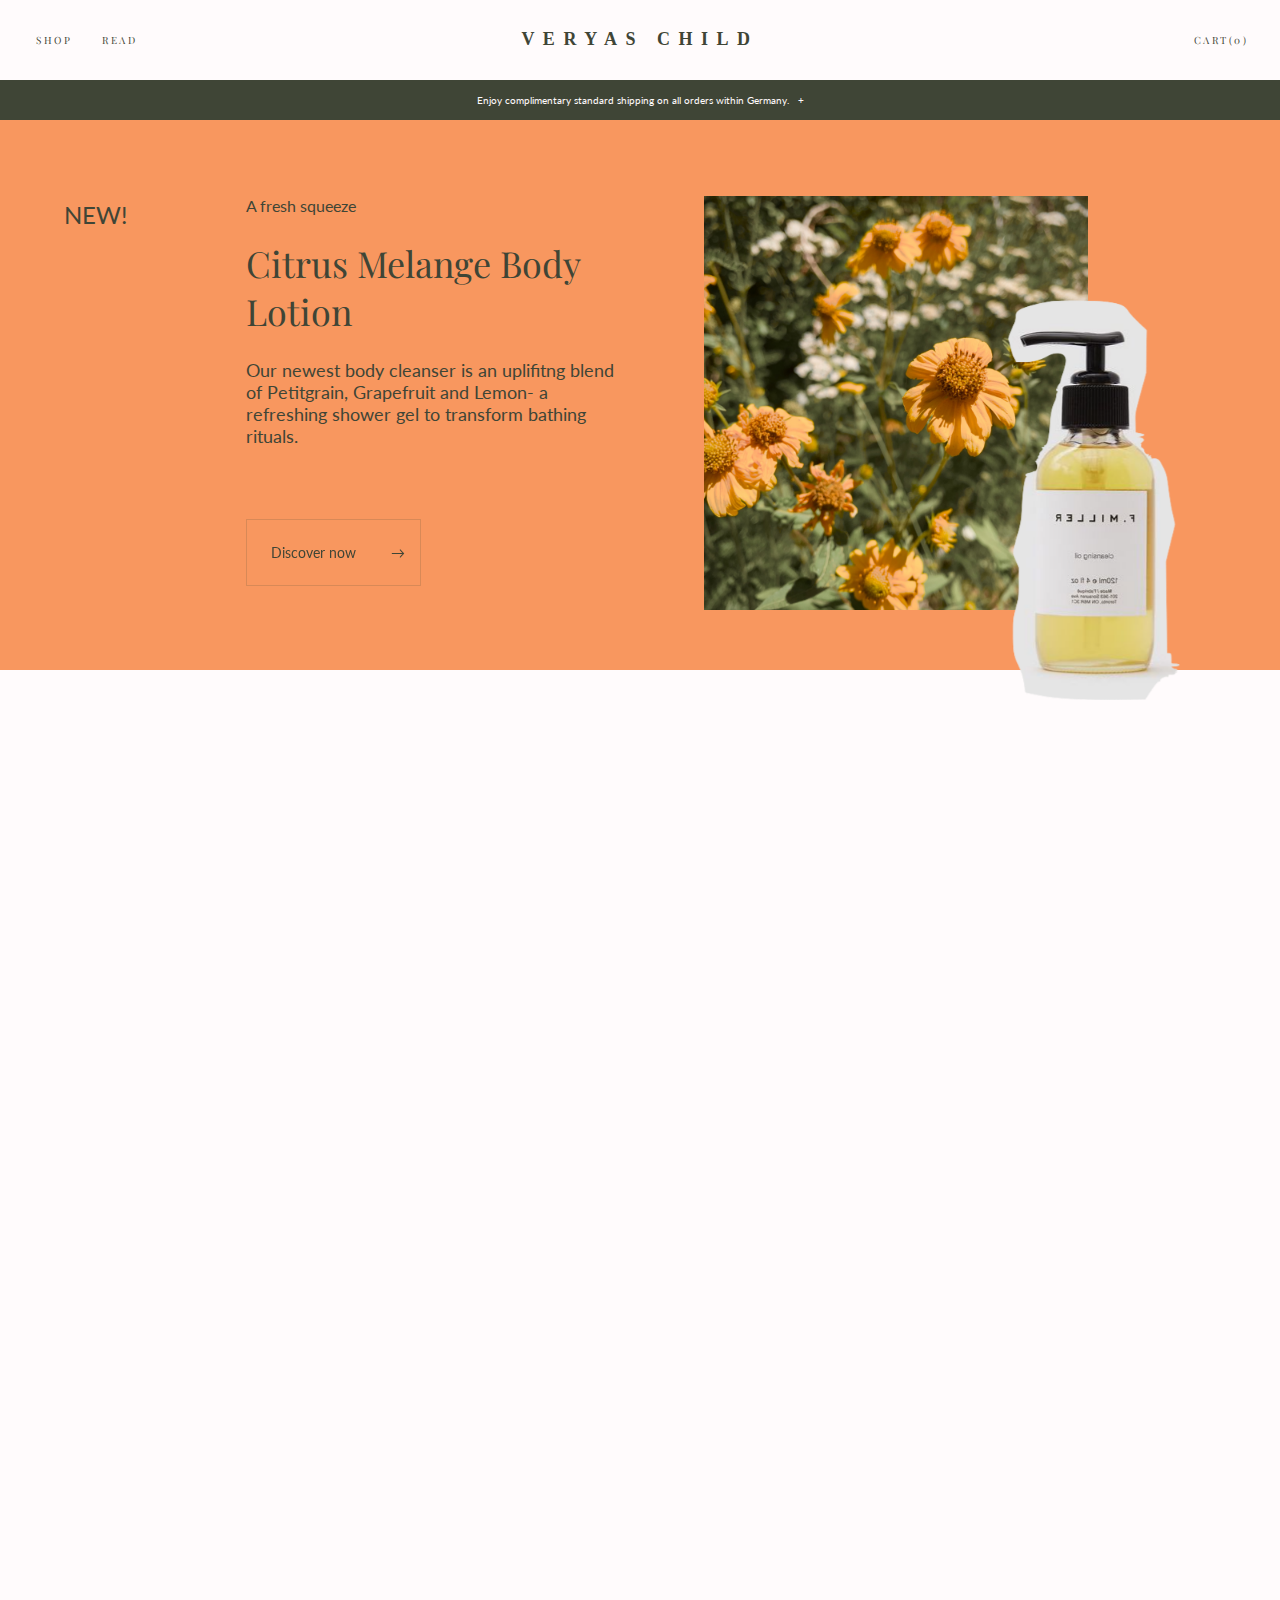
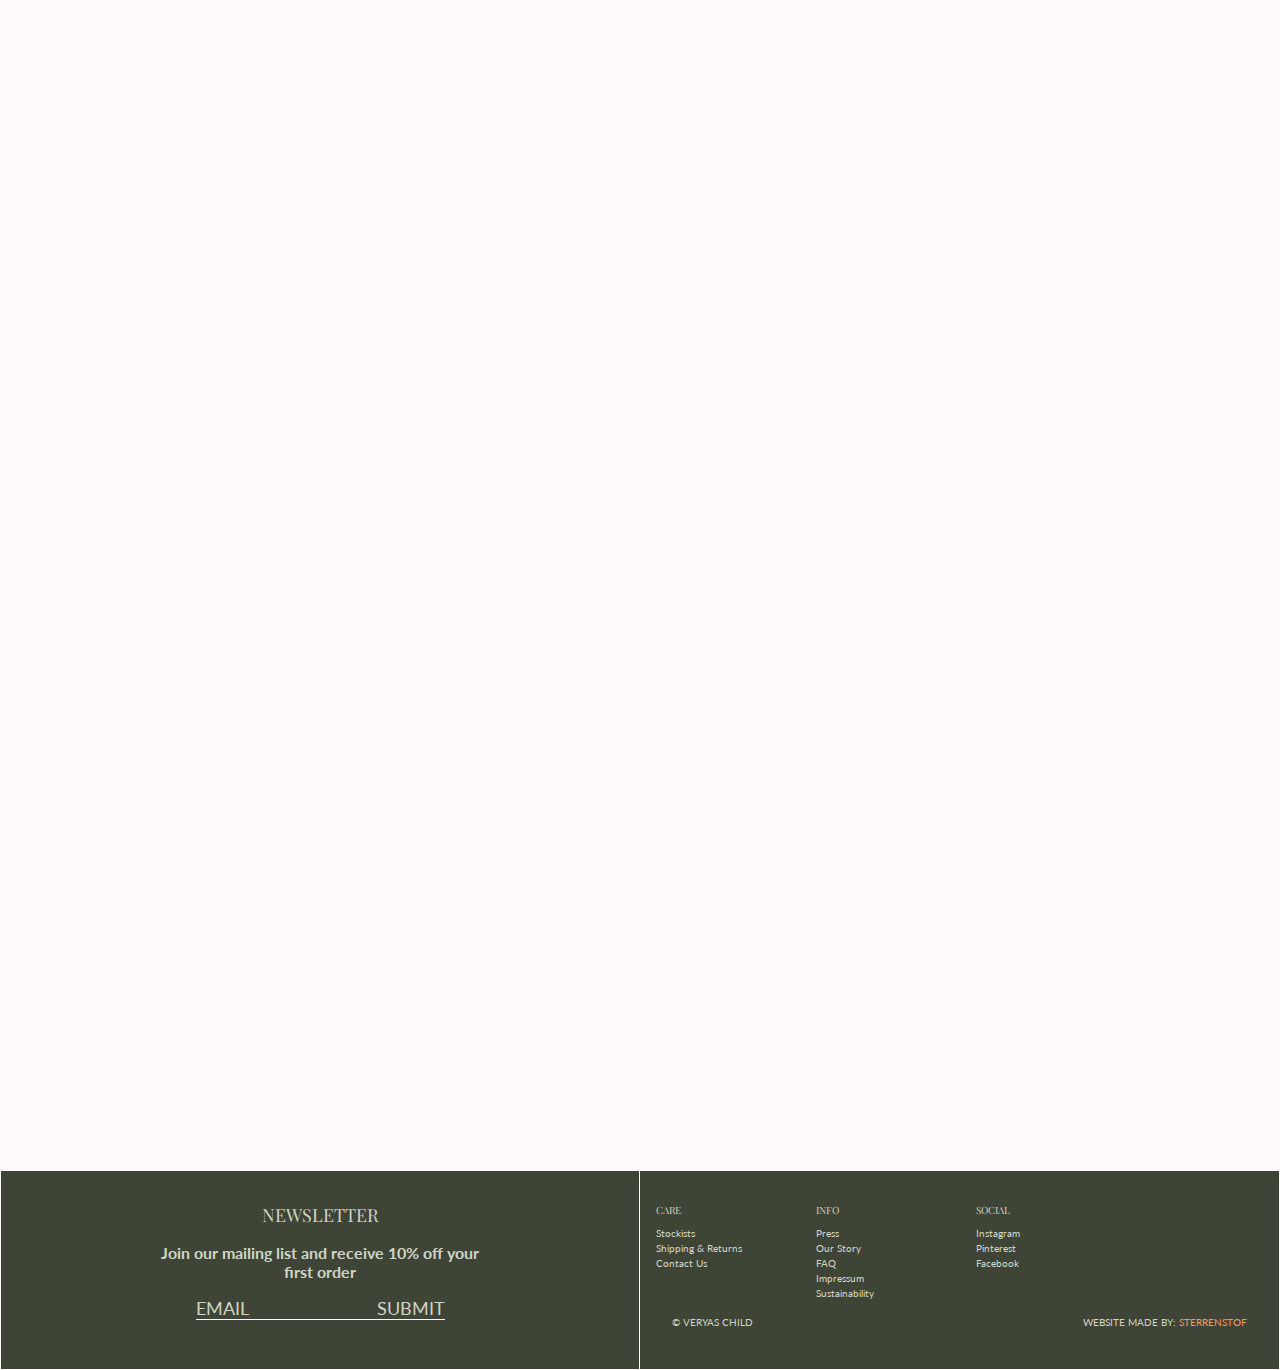
==== index.html @ 930a4219 "Add files via upload" ====
<!DOCTYPE html>
<html>
<head>
    <meta charset='utf-8'>
    <meta http-equiv='X-UA-Compatible' content='IE=edge'>
    <title>Veryas Child | Home </title>
    <meta name='viewport' content='width=device-width, initial-scale=1'>
    <link rel='stylesheet' type='text/css' media='screen' href='child.css'>
    <script
  src="https://code.jquery.com/jquery-3.5.1.min.js"
  integrity="sha256-9/aliU8dGd2tb6OSsuzixeV4y/faTqgFtohetphbbj0="
  crossorigin="anonymous"></script>
    <link rel="shortcut icon" type="image/x-icon" href="favicon.ico" />
    <link href="https://fonts.googleapis.com/css2?family=Playfair+Display&display=swap" rel="stylesheet">
    <link href="https://fonts.googleapis.com/css2?family=Open+Sans&display=swap" rel="stylesheet">
    <link href="https://fonts.googleapis.com/css2?family=Playfair+Display:wght@700&display=swap" rel="stylesheet">
    <link href="https://fonts.googleapis.com/css2?family=Lato&display=swap" rel="stylesheet">    
</head>
<body> 

<!--Copy Everywhere-->  

<div class="header">
    <div class="header-left">
         <p id="face"><a>Shop</a></p>
         <p id="body"><a href="about.html">Read</a></p>
    </div>
    <div class="title">    
    <p><a href="index.html">Veryas Child</a></p>
    </div>
    <div class="header-right">
        <p id="cart">Cart(<span class="header-right-number">0</span>)</p>
    </div>
</div>


<div class="slide">
        <a href="all.html">All</a>
        <p>&middot; </p>
        <a href="lotion.html">Body oil</a>
        <p>&middot; </p>
        <a href="face.html">Lip balm</a>
        <p>&middot; </p>
        <a href="sun.html">Sunscreen</a>
        <p>&middot; </p>
        <a href="products.html">Products</a>
        <script>
        <p>&middot; </p>
        <a href="face.html">Soap</a>
        <p>&middot; </p>
        <a href="sun.html">Gifts</a>
      </script>
</div>

<div class="cart-overlay">
  <div class="cart">
    <span class="close-cart">
      <i class="fas fa-window-close">Close</i>
    </span>
    <h2>your cart</h2>
    <div class="cart-content">
      <div class="cart-item">
        <img src="one.jpg" alt="">
        <div>
          <h4>Body Lotion</h4>
          <h5>$23</h5>
          <div class="remove-item">remove</div>
        </div>
        <div>
          <i class="fas fa-chevron-up"></i>
          <p class="item-amount">1</p>
          <i class="fas fa-chevron-down"></i>
        </div>
      </div>
    </div>
    <div class="cart-footer">
      <h3>your total : $ <span class="cart-total">0</span></h3>
      <button class="clear-cart banner-btn">clear cart</button>
    </div>
  </div>
</div>


<!--Until here--> 

<main>
  <div class="shipping"><a href="">Enjoy complimentary standard shipping on all orders within Germany. &nbsp; &#43;</a></div>
    <div class="introDiv">
      <div><p>NEW!</p></div>
      <div class="introDiv-links">
        <p>A fresh squeeze</p>
        <h1>Citrus Melange Body Lotion</h1>
        <p> Our newest body cleanser is an uplifitng blend of Petitgrain, Grapefruit and Lemon- a refreshing shower gel to transform bathing rituals.</p>
        <a href="lotion.html" class="hvr-icon-forward">Discover now</a>
      </div>
      <div class="introDiv-rechts">
        
      </div>
      <img src="two.png" alt="image product">
    </div>

     <!--Carousel-->

    <div class="intro-content">
        <div class="intro-text">
         <p>SPF protection</p>
         <h2>In shades of light</h2>
         <p>As we move throught the day, our skin is exposed to UV rays and free radicals that can perturb its composure. To help fortify the skin from environmental aggressors, formulations with SPF and anti-oxidant ingredients are recommended.</p>
         <a href="face.html" class="hvr-icon-forward">Explore now</a>
        </div>
        <div class="intro-image first-image"></div>
    </div>
    <div class="intro-content">


      <!--Carousel-->

      <div class="intro-text">
       <p>Understanding your skin</p>
       <h2>Complexion and character</h2>
       <p>To better understand the particularities and needs of your skin, and to determine which products are most appropriate to clarify, nourish and protect it, we invite you to discover our guide.</p>
       <a href="#" class="hvr-icon-forward">Explore skin types</a>
      </div>
      <div class="intro-image second-image"></div>
  </div>
  <div class="intro-content">


     <!--Carousel-->



    <div class="intro-text">
     <p>Visit us</p>
     <h2>Our store</h2>
     <p>Come by and spend some time with us in our store in Berlin, Mitte.</p>
     <a href="about.html" class="hvr-icon-forward">Drop by</a>
    </div>
    <div class="intro-image third-image"></div>
</div>


</main>


    <!-- Footer -->       
    <footer>
      <div id="links"> 
          <div id="newsletter">
              <h1>newsletter</h1>
              <h2>Join our mailing list and receive 10% off your first order</h2>
              <div>
                  <p>Email</p>
                  <p>Submit</p>
              </div>
          </div>
      </div>   
      
      <div id="rechts">
      
          <div id="rechtsBoven">
          <div id="care">
              <h1>CARE</h1>
                  <ul>
                      <li>Stockists</li>
                      <li>Shipping & Returns</li>
                      <li>Contact Us</li>
                  </ul>
          </div>
      
          <div id="info">
              <h1>INFO</h1>
              <ul>
                  <li>Press</li>
                  <li>Our Story</li>
                  <li>FAQ</li>
                  <li>Impressum</li>
                  <li>Sustainability</li>
              </ul>
          </div>
      
          <div id="social">
              <h1>SOCIAL</h1>
              <ul>
                  <li>Instagram</li>
                  <li>Pinterest</li>
                  <li>Facebook</li>
              </ul>
          </div>
          </div>
      
          <div id="rechtsOnder">
              <p>© Veryas Child</p>
              <p> Website made by: <a href="">Sterrenstof</a></p>
          </div>
      
      </div>
      
          <div id="social"></div>
      
      
      </footer>
          

<script src='child.js'></script>
<script
  src="https://code.jquery.com/jquery-3.5.1.js"
  integrity="sha256-QWo7LDvxbWT2tbbQ97B53yJnYU3WhH/C8ycbRAkjPDc="
  crossorigin="anonymous"></script>
</body>
</html>
---- child.css ----
* {
    box-sizing: border-box;
    margin: 0px;
    padding: 0px;
}

a{
    text-decoration: none;
}

@import url("https://fonts.googleapis.com/css?family=Lato:400,700");

:root {
  --primaryColor: #f09d51;
  --mainWhite: #fff;
  --mainBlack: #222;
  --mainGrey: #ececec;
  --mainSpacing: 0.1rem;
  --mainTransition: all 0.3s linear;
}
* {
  margin: 0;
  padding: 0;
  box-sizing: border-box;
}
body {
  color: var(--mainBlack);
  background: var(--mainWhite);
  font-family: "Lato", sans-serif;
}

html {
    scroll-behavior: smooth;
  }

.shipping{
    margin-top: 1rem;
    width: 100vw;
    height: 40px;
    display: flex;
    flex-flow: row;
    font-size: 10px;
    align-items: center;
    justify-content: center;
    background-color:rgb(63, 69, 54);
    animation: fadein 1.5s linear;
    -moz-animation: fadein 1.5s linear;
    -webkit-animation: fadein 1.5s linear;
    -o-animation: fadein 1.5s linear;
    -webkit-animation: fadein 1.5s linear;
}

.shipping a {
    text-decoration: none;
    color:rgb(255, 251, 252);
}


/* header */

.header {
   background-color:rgb(255, 251, 252);
   font-family: 'Playfair Display', serif;
   display: flex;
   position: fixed;
   flex-flow: row;
   font-size: 10px;
   align-items: center;
   justify-content: center;
   width: 100vw;
   letter-spacing: 2.5px;
   text-transform: uppercase;
   padding-top: 2em;
   padding-bottom: 2em;
   color: rgb(63, 69, 54);
   height: 5rem;
   z-index:100;
   animation: fadein 0.5s linear;
   -webkit-animation: fadein 0.5s linear;
   border-bottom: 1px solid transparent;
   transition: border-bottom 0.5s;
   -webkit-transition: border-bottom 0.5s;
   -moz-transition: border-bottom 0.5s;
   -ms-transition: border-bottom 0.5s;
   -o-transition: border-bottom 0.5s;
   -webkit-transition-property:color;
   -webkit-transition-duration: 0.2s, 0.2s;
   -webkit-transition-timing-function: linear, ease-in;
   -webkit-transition-property: background-color;
   -webkit-transition-duration: 0.5s, 0.5s;
   -webkit-transition-timing-function: linear, ease-in;
}

.active {
    border-bottom: 1px solid rgb(255, 251, 252);
    animation: all fadein 0.5s linear;
    -webkit-animation: all fadein 0.5s linear;
}

.introDiv {
    padding: 0 0 2rem 4rem;
    height: 550px;
    width: 100vw;
    color: rgb(63, 69, 54);
    background-color:	rgb(248, 151, 95);
    display: flex;
    justify-content: space-between;
    align-items: center;
    animation: fadein 0.5s linear;
    -moz-animation: fadein 0.5s linear;
    -webkit-animation: fadein 0.5s linear;
    -o-animation: fadein 0.5s linear;
    -webkit-animation: fadein 0.5s linear;
    overflow: hidden;
}

.introDiv div:nth-child(1){
    width: 30vw;
    margin: 5rem 0;
    height: 80%;
    align-self: flex-start;
    font-size: 24px;
    width: 5%;
}

.introDiv-links {
    display: flex;
    flex-direction: column;
    justify-content: flex-start;
    align-items: flex-start;
    width: 30vw;
    margin: 3rem 1rem 0 4rem;
    height: 80%;
}


.introDiv-links p:nth-child(3) {
    padding-bottom: 1.5rem;
    font-size: 18px;
}

.introDiv-links a:nth-child(4) {
    margin-top: 3rem;
    text-align: left;
    border: 1px solid rgba(63, 69, 54, 0.171);
    padding: 1.5rem 4rem 1.5rem 1.5rem;
    font-size: 14px;
    text-decoration: none;
    color: rgb(63, 69, 54);
}

.hvr-icon-forward {
    display: inline-block;
    vertical-align: middle;
    -webkit-transform: translateZ(0);
    transform: translateZ(0);
    box-shadow: 0 0 1px rgba(0, 0, 0, 0);
    -webkit-backface-visibility: hidden;
    backface-visibility: hidden;
    -moz-osx-font-smoothing: grayscale;
    position: relative;
    padding-right: 2.5em;
    -webkit-transition-duration: 0.1s;
    transition-duration: 0.1s;
  }

  .hvr-icon-forward:hover {
    background-color: rgb(255, 165, 113);
   
  }
  
  .hvr-icon-forward:before {
    content: "\2192";
    position: absolute;
    right: 1em;
    padding: 0 1px;
    -webkit-transform: translateZ(0);
    transform: translateZ(0);
    -webkit-transition-duration: 0.1s;
    transition-duration: 0.1s;
    -webkit-transition-property: transform;
    transition-property: transform;
    -webkit-transition-timing-function: ease-out;
    transition-timing-function: ease-out;
  }
  .hvr-icon-forward:hover:before, .hvr-icon-forward:focus:before, .hvr-icon-forward:active:before {
    -webkit-transform: translateX(4px);
    transform: translateX(4px);
  }

.introDiv-links a:nth-child(4):hover {
    
}

.introDiv-links h1 {
    padding: 0 1rem 1.5rem 0;
    font-size: 36px;
}

.introDiv-links p:nth-child(1) {
    padding-bottom: 1.5rem;
    font-size: 16px;
}


.introDiv-rechts{
    background-image: url(isabella-rich-7pSe48Zwmho-unsplash.jpg);
    background-position: bottom 50% right 50%;
    background-size: cover;
    display: flex;
    flex-direction: column;
    justify-content: space-between;
    align-items: flex-start;
    width: 30vw;
    margin: 3rem 12rem 0 0;
    height: 80%;
}

.introDiv img {
    position: absolute;
    top: 300px;
    right: 100px;
    height: 400px;
    z-index: 1;
}


.header-left {
    display: inline-flex;
    flex-direction: row;
    position: relative;
    left: 0px;
    margin: 2px 1px;
    padding: 0px 2em;
    margin-right: auto; 
    align-items: center;
    justify-content: center;
}

.header-left p {
    display: inline-block;
    font-weight: 400;
    text-decoration: none;
    padding: 0 1.5em;
    -webkit-transition-property:color; 
    -webkit-transition-duration: 1s, 1s; 
    -webkit-transition-timing-function: linear, ease-in; 
}

.header-left a {
    text-decoration: none;
    color: rgb(63, 69, 54);
    -webkit-transition-property:color; 
    -webkit-transition-duration: 1s, 1s; 
    -webkit-transition-timing-function: linear, ease-in;
}

.header-left p:hover {
    cursor: pointer;
    color: red;
}

.title {
    position: absolute;
    text-decoration: none;
    font-weight: 550 !important;
    font-size: 18px;
    color: rgb(63, 69, 54);
    letter-spacing: 8.5px;
    font-family: 'EB Garamond', serif;
}

.title a {
    text-decoration: none;
    color: rgb(63, 69, 54);
    -webkit-transition-property:color; 
    -webkit-transition-duration: 1s, 1s; 
    -webkit-transition-timing-function: linear, ease-in;
}
/*.active {
    backdrop-filter:blur(100px);
    -webkit-backdrop-filter:blur(100px);
} */

.header-right {
    display: inline-flex;
    flex-direction: row;
    position: relative;
    right: 2vw;
    margin: 2px 1px;
    padding: 5px;
    margin-left: auto; 
}


.header-right p {
    padding-left: 3.3em; 
    -webkit-transition-property:color; 
    -webkit-transition-duration: 1s, 1s; 
    -webkit-transition-timing-function: linear, ease-in;  
}

.header-right a {
    padding-left: 3.3em;   
    text-decoration: none;
    color: rgb(63, 69, 54);
}

/* slide in Menu */

.slide {
    opacity: 0;
    position: fixed;
    z-index: 1;
    width: 100%;
    height: 35px;
    overflow: hidden;
    background-color:rgb(63, 69, 54) ;
    border-bottom: 1px solid rgb(255, 251, 252);
    z-index: 1;
    padding: 1.8rem 5rem;
    font-family: 'EB Garamond', serif;
    display: flex;
    flex-direction: row;
    align-content: space-between;
    justify-content: space-between;
    overflow: hidden;
    transition: top 0.5s ease-in-out;
    -webkit-transition: top .5s ease-in-out;
    -moz-transition: top .5s ease-in-out;
    -o-transition: top .5s ease-in-out;
    -ms-transition: top .5s ease-in-out;
    top: 0;
}

  .slided {
    top: 4rem;
    opacity: 1;
  }

.slide a {
    list-style: none;
    text-decoration: none;
    color: rgb(255, 251, 252);
}

.slide p {
    color: rgb(255, 251, 252);
}
.close {
    width: 32px;
    height: 32px;
    opacity: 0.7;
    color: rgb(255, 251, 252);
  }
  .close:hover {
    opacity: 1;
  }
  .close:before, .close:after {
    color:  rgb(63, 69, 54);
    position: absolute;
    right: 28px;
    top: 40px;
    content: ' ';
    height: 14px;
    width: 2px;
    background-color: rgb(255, 251, 252);
  }
  .close:before {
    transform: rotate(45deg);
  }
  .close:after {
    transform: rotate(-45deg);
  }

/* all page */

.filter-div {
    height: 200px;
    width: 100%;
    border-left: 1px solid rgb(255, 251, 252);
    border-right: 1px solid rgb(255, 251, 252);
    border-bottom: 1px solid rgb(255, 251, 252);
    background-color: rgb(63, 69, 54); 
    color: rgb(255, 251, 252);
}

#h1 {
    padding: 4rem 1.5rem 2rem 1.5rem;
    font-size: 30px;
    text-align: left;
}

button, h1 {
    font-family: 'Playfair Display', serif;
    font-weight: 400;
}

.menu {
    text-decoration: none;
    width: 100%;
    font-family: inherit;
}
    
.photo {
    height: 200px;
}

.section-center {   
    font-family: 'Playfair Display', serif;  
    display: flex;
    flex-direction: row;
    flex-wrap: wrap;
}

.menu-item {
    font-family: 'Playfair Display', serif;
    display: flex;
    flex-direction: column;
    justify-content: space-between;
    align-items: center;
    width: 33%;
    height: 450px;
    padding: 1rem;
}

.item-info {
    margin: 1rem 0;
    padding: 1rem;
    justify-self: center;
    align-self: center;
    border: 1px solid rgba(0, 0, 0, 0.438);
    width: 70%;
    text-align: center;
}

.btn {
    
    background-color: rgb(63, 69, 54);
    color: rgb(255, 251, 252);
    padding: 0.5rem 3rem;
    border: 1px solid rgb(63, 69, 54);
    font-family: 'Playfair Display', serif;
    text-transform: uppercase;
    letter-spacing: 0.25rem;
    font-size: 0.875rem;
    cursor: pointer;
    text-align: center;
}
  .btn:hover {
    color: rgb(63, 69, 54);
    background: rgb(248, 151, 95);
  }

  .btn-container {
    height: 100px;
    align-items: center;
    display: flex;
    justify-content: center;
    margin: 3rem 0;
  }
  .filter-btn {
    background: transparent;
    border-color: rgb(63, 69, 54);
    font-size: 1rem;
    text-transform: capitalize;
    margin: 0 0.5rem;
    letter-spacing: 1px;
    padding: 0.375rem 0.75rem;
    color: rgb(63, 69, 54);
    cursor: pointer;
    transition: all 0.3s linear;
    -webkit-transition: all 0.3s linear;
    -moz-transition: all 0.3s linear;
    -ms-transition: all 0.3s linear;
    -o-transition: all 0.3s linear;
}
  .filter-btn:hover {
    background: rgb(63, 69, 54);
    color: white;
  }

/* main page */

.intro-content {
    font-family: 'Playfair Display', serif;
    background-color: white;
    display: flex;
    flex-direction: row;
    justify-content: center;
    align-items: center;
    width: 100vw;
    height: 700px;
    opacity: 0;
    transform: translateY(20px);
    transition: 1.5s all ease-in-out;
    -webkit-transition: 1.5s all ease-in-out;
    -moz-transition: 1.5s all ease-in-out;
    -ms-transition: 1.5s all ease-in-out;
    -o-transition: 1.5s all ease-in-out;
    -webkit-transform: translateY(20px);
    -moz-transform: translateY(20px);
    -ms-transform: translateY(20px);
    -o-transform: translateY(20px);
}

.first-image {
    background-image: url(joanna-kosinska-MnKWt1W1GDg-unsplash.jpg);
}

.second-image {
    background-image: url(annie-spratt-wSGD3Krremo-unsplash.jpg);
}

.third-image {
    background-image: url(diana-akhmetianova-pBBxMUCgwuU-unsplash.jpg);
}

.intro-image {
    width: 60vw;
    height: 60%;
    background-repeat: no-repeat;
    background-position: center;
    background-size: cover;
}

.intro-text {
    display: flex;
    flex-direction: column;
    justify-content: space-between;
    width: 40vw;
    height: 60%;
    padding: 0 5rem 0 5rem;
}

.intro-text p:nth-child(1) {
    font-weight: bold;
    padding-bottom: 1rem;
}

.intro-text p:nth-child(3) {
    padding: 2rem 1rem 2rem 0;
    font-size: 16px;
    text-align: left;

}

.intro-text h2 {
  font-weight: 400;
  font-size: 36px;
}

.intro-text a {
    text-align: center;
    width: 50%;
    text-decoration: none;
    color: inherit;
    padding: 1rem 1.5rem 1rem 1rem;
    border: 1px solid rgba(0, 41, 0, 0.26);
}

.intro-appear {
    opacity: 1;
    transform: translateY(0px);
    -webkit-transform: translateY(0px);
    -moz-transform: translateY(0px);
    -ms-transform: translateY(0px);
    -o-transform: translateY(0px);
}


/* Cart JS 

.clicked {
    animation: shake 0.81s cubic-bezier(.36,.07,.19,.97) both;
    transform: translate3d(0, 0, 0);
    backface-visibility: hidden;
    perspective: 1000px;
    -webkit-animation: shake 0.81s cubic-bezier(.36,.07,.19,.97) both;
}

#cart:hover {
    animation: shake 0.81s cubic-bezier(.36,.07,.19,.97) both;
    transform: translate3d(0, 0, 0);
    backface-visibility: hidden;
    perspective: 1000px;
    -webkit-animation: shake 0.81s cubic-bezier(.36,.07,.19,.97) both;
}
  
  @keyframes shake {
    10%, 90% {
      transform: translate3d(-1px, 0, 0);
    }
    
    20%, 80% {
      transform: translate3d(2px, 0, 0);
    }
  
    30%, 50%, 70% {
      transform: translate3d(-4px, 0, 0);
    }
  
    40%, 60% {
      transform: translate3d(4px, 0, 0);
    }
  }

  body#about{background-color:#000;}

 */
  
/* main */

main {
    font-family: 'Lato', sans-serif;
    font-size: 12px;
    padding-top:4rem;
    z-index: 5;
    overflow: hidden;
    background-color:rgb(255, 251, 252);
}

.bar-container {
    position: fixed;
    width: 100vw;
    height: 2.8px;
    background-color:rgb(255, 252, 253);
    border-bottom: 1px solid rgb(63, 69, 54);
}

.bar {
    background-color:rgb(63, 69, 54);
    height: 100%;
    width: 0%;
    
}


.products {
  padding: 4rem 0;
}
.section-title h2 {
  text-align: center;
  font-size: 2.5rem;
  margin-bottom: 5rem;
  text-transform: capitalize;
  letter-spacing: var(--mainSpacing);
}
.products-center {
  width: 90vw;
  margin: 0 auto;
  max-width: 1170px;
  display: grid;
  grid-template-columns: repeat(auto-fit, minmax(260px, 1fr));
  grid-column-gap: 1.5rem;
  grid-row-gap: 2rem;
}
.img-container {
  position: relative;
  overflow: hidden;
}
.bag-btn {
  position: absolute;
  top: 70%;
  right: 0;
  background: var(--primaryColor);
  border: none;
  text-transform: uppercase;
  padding: 0.5rem 0.75rem;
  letter-spacing: var(--mainSpacing);
  font-weight: bold;
  transition: var(--mainTransition);
  transform: translateX(101%);
  cursor: pointer;
}
.bag-btn:hover {
  color: var(--mainWhite);
}
.fa-shopping-cart {
  margin-right: 0.5rem;
}
.img-container:hover .bag-btn {
  transform: translateX(0);
}
.product-img {
  display: block;
  width: 100%;
  min-height: 12rem;
  transition: var(--mainTransition);
}
.img-container:hover .product-img {
  opacity: 0.5;
}

.product h3 {
  text-transform: capitalize;
  font-size: 1.1rem;
  margin-top: 1rem;
  letter-spacing: var(--mainSpacing);
  text-align: center;
}

.product h4 {
  margin-top: 0.7rem;
  letter-spacing: var(--mainSpacing);
  color: var(--primaryColor);
  text-align: center;
}

/* productOne */

.productOne {
    display: grid;
    grid-template-columns: 4fr 2.8fr 1.2fr;
    grid-template-rows: 1fr;
    grid-template-areas: "columnOne columnTwo columnThree";
    width: 100vw;
    height: 600px;
    background-color:rgb(255, 251, 252);
    border-bottom: 1px solid rgb(63, 69, 54);
    animation: fadein 1s linear;
    -moz-animation: fadein 1s linear;
    /*Firefox*/-webkit-animation: fadein 1s linear;
    /*SafariandChrome*/-o-animation: fadein 1s linear;
    -webkit-animation: fadein 1s linear;
}
@keyframes fadein {
    0% {
        opacity:0;
    }
    100% {
        opacity:1;
    }
}
@-moz-keyframes fadein { /* Firefox */
    from {
        opacity:0;
    }
    to {
        opacity:1;
    }
}
@-webkit-keyframes fadein { /* Safari and Chrome */
    0% {
        opacity:0;
    }
    100% {
        opacity:1;
    }
}
@-o-keyframes fadein { /* Opera */
    from {
        opacity:0;
    }
    to {
        opacity: 1;
    }
}


.productOne-columnOne {
    grid-area: columnOne;
    font-weight: bold;
    border-right: 1px solid rgb(63, 69, 54);
    display: flex;
    flex-direction: column;
    justify-content: center;
    align-items: center;
    align-content: center;
}

.productOne-columnTwo {
    grid-area: columnTwo;
    display: flex;
    flex-direction: column;
    align-items: flex-start;
    justify-content: flex-end;
    padding: 1rem 1rem;
    border-right: 1px solid rgb(63, 69, 54);
    color: rgb(63, 69, 54);
}

.productOne-columnThree {
    grid-area: columnThree;
    display: flex;
    padding: 2.5rem 1.1rem;
    flex-direction: column;
    align-items: flex-start;
    justify-content: flex-end;
    border-right: 1px solid rgb(63, 69, 54);
    color: rgb(63, 69, 54);
    font-size: 9px;
    font-weight: 500;
    line-height: 1.5em;
}

.image {
    height: 350px;
    width: 240px;
    background-image: url(one.jpg);
    background-size: cover;
    background-position: 50%;   
}


.titel {
    padding-left: 1.1rem;
    padding-bottom: 0.2rem;
    font-size: 15px;
    letter-spacing: 1px;
    line-height: 1.5em;
}

.kenmerken {
    padding-left: 1.1rem;
    padding-bottom: 1rem;
    padding-top: 0;
    font-size: 14px;
    letter-spacing: 0.5px;
    line-height: 1.5em;
}

.prijs {
    padding-left: 1rem;
    padding-bottom: 1rem;
    padding-top: 0;
    font-size: 15px;
    letter-spacing: 0.5px;
    line-height: 1.5em;
}

.addToCart {
	margin-left: 1.1rem;
	font-size: 10px;
	letter-spacing: 0.5px;
	font-size: 9px;
	padding: 0.6rem 2.2rem;
	text-decoration: none;
	background: rgb(63, 69, 54);
	color: rgb(218, 226, 208);
	font-family: sans-serif;
	cursor: pointer;
	text-align: center;
	border: 1px;
	margin-top: 1rem;
	margin-bottom: 2.5rem;
	line-height: 1.5em;
	transform: scale(1);
}

.clickedCart {
    animation: pulse-white 0.7s;
    box-shadow: 0 0 0 0 rgba(255, 255, 255, 1);
    -webkit-animation: pulse-white 0.7s;
}

@keyframes pulse-white {
	0% {
		transform: scale(0.95);
		box-shadow: 0 0 0 0 rgba(255, 255, 255, 0.7);
	}
	
	70% {
		transform: scale(1);
		box-shadow: 0 0 0 10px rgba(255, 255, 255, 0);
	}
	
	100% {
		transform: scale(0.95);
		box-shadow: 0 0 0 0 rgba(216, 230, 204, 0);
	}
}

.info {
    padding: 1.1rem;
    padding-bottom: 1.5rem;
    font-weight: bold;
    line-height: 1.5em;
}

/* radiobutton */

.light {
    padding: 2.5rem;
    padding-bottom: 0px;
    width: 240px;
}

.radioOne, .radioTwo {
    padding: 0px 0.7rem;
}

.radioOne input, .radioTwo input {
  vertical-align: middle;
}

.radioOne span, .radioTwo span {
    padding: 0px 0.2rem;
}

input[type='radio']:after {
    width: 12px;
    height: 12px;
    border-radius: 12px;
    top: -2px;
    left: -1px;
    position: relative;
    background-color: rgb(193, 198, 195);
    content: '';
    display: inline-block;
    visibility: visible;
    border: 2px solid white;
    vertical-align: middle;
    -webkit-border-radius: 12px;
    -moz-border-radius: 12px;
    -ms-border-radius: 12px;
    -o-border-radius: 12px;
}

input[type='radio']:checked:after {
    width: 12px;
    height: 12px;
    border-radius: 12px;
    top: -2px;
    left: -1px;
    position: relative;
    background-color:rgb(96, 97, 91);
    content: '';
    display: inline-block;
    visibility: visible;
    border: 2px solid white;
    vertical-align: middle;
    -webkit-border-radius: 12px;
    -moz-border-radius: 12px;
    -ms-border-radius: 12px;
    -o-border-radius: 12px;
}

/* editorial */

.editorialOne {
    overflow: hidden;
    width: 100vw;
    height: 80vh;
    display: grid;
    color: rgb(208, 212, 199);
    background-color: rgb(63, 69, 54);
    grid-template-rows: 1fr;
    grid-template-columns: 1fr 1fr;
    grid-template-areas: "editorialOne-columnOne editorialOne-columnTwo";
    animation: fadein 1s linear;
    -moz-animation: fadein 1s;
    /*Firefox*/-webkit-animation: fadein 1s;
    /*SafariandChrome*/-o-animation: fadein 1s;
    -webkit-animation: fadein 1s linear;
}
.editorialOne-columnOne {
    grid-area: editorialOne-columnOne;
    display: inline-flex;
    flex-direction: column;
    align-items: flex-start;
    border-right: 1px solid rgb(208, 212, 199);
    color: rgb(208, 212, 199);
    letter-spacing: 1.2px;
    display: flex;
    flex-direction: column;

}

.editorialOne-columnOne-up {
    top: 1rem;
    padding: 1.5rem;
    font-size: 20px;
    line-height: 1.5em
}

.editorialOne-columnOne-downOne {
    margin-top: auto;
    padding: 1.5rem;
    font-size: 12px;
    line-height: 1.5em;
}


.editorialOne-columnTwo {
    grid-area: editorialOne-columnTwo;
    font-weight: bold;
    display: flex;
    flex-direction: column;
    padding-top: 2.8rem;
    line-height: 1.5em;
    
}

.editorialImage {
    border: 1.5px solid rgb(208, 212, 199);
    width: 52%;
    height: 83%;
    background-image: url(editorialOne.jpg);
    background-repeat: no-repeat;
    background-size: cover;
    background-position: 0% 0%;
    margin: 0 auto;
}

.editorialInfo {
    padding: 2rem;
    margin: 0 auto;
    font-size: 12px;
    color: rgb(208, 212, 199);
    line-height: 1.5em;
}
/* productTwo */

.productTwo {
    display: grid;
    grid-template-columns: 1.2fr 2.8fr 4fr;
    grid-template-rows: 1fr;
    grid-template-areas: "columnThree columnTwo columnOne";
    width: 100vw;
    height: 80vh;
    background-color:white;
    border-bottom: 1px solid rgb(63, 69, 54);
    border-left: 1px solid rgb(63, 69, 54);
    animation: fadein 1s linear;
    -moz-animation: fadein 1s linear;
    /*Firefox*/-webkit-animation: fadein 1s linear;
    /*SafariandChrome*/-o-animation: fadein 1s linear;
    -webkit-animation: fadein 1s linear;
}

.productTwo-columnOne {
    grid-area: columnOne;
    font-weight: bold;
    border-right: 1px solid rgb(63, 69, 54);
    display: flex;
    justify-content: center;
    align-items: center;
    align-content: center;
}


.productTwo-columnTwo {
    grid-area: columnTwo;
    display: flex;
    flex-direction: column;
    align-items: flex-end;
    justify-content: flex-start;
    border-right: 1px solid rgb(63, 69, 54);
    color: rgb(63, 69, 54);
}

.productTwo-columnThree {
    grid-area: columnThree;
    display: flex;
    padding: 1.5rem 1.1rem;
    flex-direction: column;
    align-items: flex-end;
    justify-content: flex-start;
    border-right: 1px solid rgb(63, 69, 54);
    color: rgb(63, 69, 54);
    font-size: 9px;
    font-weight: 500;
    line-height: 1.5em;
}

.imageTwo {
    height: 350px;
    width: 140px;
    background-image: url(six.jpg);
    background-size: cover;
    background-position: 50%;   
}

/* andere Producten */

.andereProducten {
    display: flex;
    flex-direction: row;
    font-size: 10px;
    color: rgb(63, 69, 54);
    
}

.andereProducten div {
    height: 350px;
    width: 25%;
    border-right: 1px solid rgb(63, 69, 54);
    border-top: 1px solid rgb(63, 69, 54);
    border-bottom: 1px solid rgb(63, 69, 54);
    justify-content: center;
}

#andereOne, #andereTwo, #andereThree {
    display: flex;
    flex-direction: column;

}

.center {
    margin: auto;
    height: 200px;
    background-size: contain;
    background-position: center;
    background-repeat: no-repeat;
    width: 80%;
}

#andereOne .center{
    background-image: url(three.jpg);
}

#andereTwo .center{
    background-image: url(four.jpg);
 }

#andereThree .center {
    background-image: url(six.jpg);
}

#also {
    padding: 1rem;
    font-size: 20px;
    font-weight: 400;
    letter-spacing: 1px;
    text-decoration: none;
}

#andereOne, #andereTwo, #andereThree {
    padding: 1rem;
    letter-spacing: 0.05em;
    display: flex;
}

#andereOne p:nth-child(3) {
    padding: 1rem 0;
}

#andereTwo p:nth-child(3){
    padding: 1rem 0;
} 

#andereThree p:nth-child(3) {
    padding: 1rem 0;
}

/* about the company */

.about {
    height: 200px;
    width: 100%;
    border-left: 1px solid rgb(255, 251, 252);
    border-right: 1px solid rgb(255, 251, 252);
    border-bottom: 1px solid rgb(255, 251, 252);
}

.about p {
    padding: 2rem 1.5rem;
    font-size: 30px;
}

/* andere Producten */

.index {
    display: flex;
    flex-direction: row;
}

#index, #indexOne, #indexTwo, #indexThree {
    height: 400px;
    width: 25%;
    border-right: 1px solid rgb(63, 69, 54);
    border-bottom: 1px solid rgb(63, 69, 54);
}


/* index */

#index {
    padding: 1rem;
    font-weight: 400;
    letter-spacing: 1px;
    text-decoration: none;
    color: rgb(63, 69, 54);
    letter-spacing: 0.05em;
}

#index p {
    font-size: 20px;
    padding-bottom: 1rem;
}

#index a {
    color: rgb(63, 69, 54);
}

#indexOne ul {
    padding: 0.5rem 2rem;
    color: rgb(63, 69, 54);
}

#indexOne li {
    padding: 0.15rem 0;
    list-style-type: square;
} 

#indexOne a {
    color: rgb(63, 69, 54);
    text-decoration: none;
}

#indexOne a:hover {
    color: blue;
}


#indexOne p:nth-child(1){
    padding: 1rem;
    font-size: 20px;
    font-weight: 400;
    color: rgb(63, 69, 54);
    padding-bottom: 2rem;
}

#indexOne p:nth-child(2){
    padding: 1rem;
    font-size: 12px;
    font-weight: 400;
    color: rgb(63, 69, 54);
    padding: 0.5rem 0;
    border-bottom: 1px solid rgb(63, 69, 54);
}

#indexOne span {
    padding: 1rem;
}

/* footer Two*/

footer {
    
    display: flex;
    flex-direction: row;
    height: 200px;
    justify-items: center;
    background-color:  rgb(63, 69, 54) ;
    color: rgb(208, 212, 199);
    border: 1px solid rgb(255, 251, 252);
    width: 100%;
    overflow: hidden;
}

#links {
    border-right: 1px solid rgb(255, 251, 252);
}

#links, #rechts {
    width: 50%;
    height: auto;
}

#newsletter {
    
    color: rgb(208, 212, 199);
    padding: 1rem 10rem;
    display: flex;
    flex-direction: column;
    justify-content: center;
    align-content: center;
    justify-items: center;
    align-items: center;
}

#newsletter h1 {
    text-transform: uppercase;
    font-size: 18px;
    padding: 1rem 0 1rem 0;
}

#newsletter h2 {
    font-size: 16px;
    padding: 0rem 0 1rem 0;
    text-align: center;
}

#newsletter div {
   
    border-bottom: 1px solid rgb(255, 251, 252);
    display: flex;
    flex-direction: row;
    
}

#newsletter p:nth-child(1) {
    text-transform: uppercase;
    font-size: 18px;
    text-align: left;
    margin-right: 4rem;
    
}

#newsletter p:nth-child(2) {
    text-transform: uppercase;
    font-size: 18px;
    text-align: right;
    margin-left: 4rem;
    
}

#rechts {
    display: flex;
    flex-direction: column;
    padding: 1rem 0;
}

#rechtsBoven, #rechtsOnder {
    width: 100%;
    display: flex;
    flex-direction: row;
}

#rechtsBoven div {
    width: 160px;
}

#rechtsBoven h1 {
    font-size: 10px;
    padding: 1rem 0 0.5rem 1rem;
}

#rechtsBoven li {
    font-size: 10px;
    padding: 0.1rem 1rem;
    text-decoration: none;
    list-style-type: none;
}

#rechtsOnder {
    height: 25%;
    display: flex;
    flex-direction: row;
    justify-content: flex-start;
    align-items: center;
    width: 100%;
    justify-content: space-between;
    
}

#rechtsOnder p:nth-child(1) {
    text-transform: uppercase;  
    padding: 2rem;
    font-size: 10px;
}

#rechtsOnder p:nth-child(2) {
    text-transform: uppercase;   
    padding: 2rem;
    font-size: 10px;
}

#rechtsOnder a {
    color: rgb(248, 151, 95);
}

.container {
    display: flex;
    flex-direction: row;
    width: 100%;
    height: 700px;
    border-bottom: 1px solid rgb(255, 251, 252);
}

.container > div {
    width: 50%;
    height: 100%;
    border-right: 1px solid rgb(255, 251, 252);
    display: flex;
    flex-direction: column;
    justify-content: flex-start;
    align-items: flex-start;
    padding-top: 3rem;
}

.container > div > div {
    height: 70%;
    width: 45%;
    vertical-align: middle;
    margin: 0 auto;
    background-position: top 35% left 50%;
    background-size: stretch;
    background-image: url(five.jpg);
    border: 1px solid rgb(255, 251, 252);
}

.container > div > h2 {
    vertical-align: center;
    margin: 0 auto;
    width: 45%;
    padding: 2rem 0;
    text-align: center;
    font-size: 10px;
    font-weight: 400;
    color:  rgb(208, 212, 199);
}

#aboutExplanation {
    padding: 1rem;
    display: flex;
    flex-direction: column;
    justify-content: space-between;
    
}

#aboutExplanation h1 {
    justify-self: flex-start;
    padding-right: 40%;
    font-size: 30px;
    font-weight: 400;
    letter-spacing: 1px;
    color: rgb(208, 212, 199);
}

#aboutExplanation p {
    justify-self: flex-end;
    align-self: flex-end;
    font-size: 14px;
    padding: 0.5rem 0;
    color: rgb(208, 212, 199);
}

.containerTwo {
    display: flex;
    flex-direction: row;
    width: 100%;
    height: 500px;
}

.containerTwo div {
    width: 50%;
    height: 100%;
    border-right: 1px solid rgb(255, 251, 252);
    display: flex;
    flex-direction: column;
    justify-content: flex-start;
    align-items: flex-start;
    padding-top: 1rem;
}

.containerTwo ul p{
    font-size: 20px;
    padding: 0 0 1rem 1.5rem;
}

.containerTwo li {
    font-size: 18px;
    margin: 0 4rem;
    padding: 0.5rem;
    font-weight: 400;
    list-style-type: square;
}

/* footer One*/

.footer {
    width: 100%;
    position: relative;
    height: auto;
    background-color: rgb(63, 69, 54);
    border: 1px solid white;
  }

  .contain {
      padding: 1%;
      display: flex;
      flex-direction: row;
      justify-items: center;
      align-items: center; 
  }


  .footer .col {
    width: 190px;
    height: auto;
    float: left;
    box-sizing: border-box;
    -webkit-box-sizing: border-box;
    -moz-box-sizing: border-box;
    padding: 0px 20px 20px 20px;
    justify-self: flex-start;
    align-self: flex-start;
  }

  .footer .col h1 {
    margin: 0;
    padding: 0;
    font-family: inherit;
    font-size: 12px;
    line-height: 17px;
    padding: 20px 0px 5px 0px;
    color: rgba(255,255,255,0.2);
    font-weight: normal;
    text-transform: uppercase;
    letter-spacing: 0.250em;
  }
  .footer .col ul {
    list-style-type: none;
    margin: 0;
    padding: 0;
  }
  .footer .col ul li {
    color: #999999;
    font-size: 14px;
    font-family: inherit;
    font-weight: bold;
    padding: 5px 0px 5px 0px;
    cursor: pointer;
    transition: .2s;
    -webkit-transition: .2s;
    -moz-transition: .2s;
  }
  .social ul li {
    display: inline-block;
    padding-right: 5px !important;
  }
  
  .footer .col ul li:hover {
    color: #ffffff;
    transition: .1s;
    -webkit-transition: .1s;
    -moz-transition: .1s;
  }
  .clearfix {
    clear: both;
  }

/* shoppingcart begin */

@import url("https://fonts.googleapis.com/css?family=Lato:400,700");

:root {
  --primaryColor: #f09d51;
  --mainWhite:rgb(255, 251, 252);
  --mainBlack: rgb(63, 69, 54);
  --mainGrey: rgb(231, 226, 221);
  --mainSpacing: 0.1rem;
  --mainTransition: all 0.3s linear;
}
.banner-btn {
    padding: 1rem 3rem;
    text-transform: uppercase;
    letter-spacing: var(--mainSpacing);
    font-size: 1rem;
    background: var(--primaryColor);
    color: var(--mainBlack);
    border: 1px solid var(--primaryColor);
    transition: var(--mainTransition);
    cursor: pointer;
  }
  .banner-btn:hover {
    background: transparent;
    color: var(--primaryColor);
  }



/* ---------------End of Products ---------------- */
/* --------------- Cart ---------------- */
.cart-overlay {
    position: fixed;
    top: 0;
    right: 0;
    width: 100%;
    height: 100%;
    transition: var(--mainTransition);
    background: rgba(63, 69, 54, 0.521);
    z-index: 2;
    visibility: hidden;
   
  }
  .cart {
    position: fixed;
    top: 0;
    right: 0;
    width: 100%;
    height: 100%;
    overflow: scroll;
    z-index: 3;
    background: rgb(255, 251, 252);
    padding: 7rem 1.5rem;
    transition: var(--mainTransition);
    transform: translateX(100%);
    border: 4px solid rgba(63, 69, 54, 0.301);
  }
  .showCart {
    transform: translateX(0);
  }
  .transparentBcg {
    visibility: visible;
  }
  @media screen and (min-width: 768px) {
    .cart {
      width: 30vw;
      min-width: 450px;
    }
  }
  
  .close-cart {
    font-size: 1.7rem;
    cursor: pointer;
  }
  .cart h2 {
    text-transform: capitalize;
    text-align: center;
    letter-spacing: var(--mainSpacing);
    margin-bottom: 2rem;
  }
  /*---------- Cart Item -------------------- */
  .cart-item {
    display: grid;
    align-items: center;
    grid-template-columns: auto 1fr auto;
    grid-column-gap: 1.5rem;
    margin: 1.5rem 0;
  }
  .cart-item img {
    width: 75px;
    height: 75px;
  }
  .cart-item h4 {
    font-size: 0.85rem;
    text-transform: capitalize;
    letter-spacing: var(--mainSpacing);
  }
  .cart-item h5 {
    margin: 0.5rem 0;
    letter-spacing: var(--mainSpacing);
  }
  .item-amount {
    text-align: center;
  }
  
  .fa-chevron-up,
  .fa-chevron-down {
    color: var(--primaryColor);
    cursor: pointer;
  }
  /*---------- End of Cart Item -------------------- */
  
  .cart-footer {
    margin-top: 2rem;
    letter-spacing: var(--mainSpacing);
    text-align: center;
  }
  .cart-footer h3 {
    text-transform: capitalize;
    margin-bottom: 1rem;
  }
  
  /* --------------- End of Cart ---------------- */

   /* --------------- Single product ---------------- */

 

  .img-container {
    position: relative;
    overflow: hidden;
  }
  .bag-btn {
    position: absolute;
    top: 70%;
    right: 0;
    background: var(--primaryColor);
    border: none;
    text-transform: uppercase;
    padding: 0.5rem 0.75rem;
    letter-spacing: var(--mainSpacing);
    font-weight: bold;
    transition: var(--mainTransition);
    transform: translateX(101%);
    cursor: pointer;
  }
  .bag-btn:hover {
    color: var(--mainWhite);
  }
  .fa-shopping-cart {
    margin-right: 0.5rem;
  }
  .img-container:hover .bag-btn {
    transform: translateX(0);
  }
 
  .img-container:hover .product-img {
    opacity: 0.5;
  }
  
  .product h3 {
    text-transform: capitalize;
    font-size: 1.1rem;
    margin-top: 1rem;
    letter-spacing: var(--mainSpacing);
    text-align: center;
  }
  
  .product h4 {
    margin-top: 0.7rem;
    letter-spacing: var(--mainSpacing);
    color: var(--primaryColor);
    text-align: center;
  }
  

    /* --------------- Beginning of Product Grid ---------------- */

  .cards {
    position: relative;
    top: 5rem;
    display: grid;
    grid-template-columns: repeat(auto-fill, minmax(250px, 1fr));
    grid-gap: 30px;
  }


.cards {
    max-width: 960px;
    margin: 1rem auto 15rem; 
  }
  
  article {
    position: relative;
  }
  
  .article-img {
    height: 200px;
    width: 100%;
    object-fit: cover;
  }
  
  .article-title {
    position: absolute;
    bottom: 0;
    width: 100%;
    padding: 10px;
    background-color: rgba(255, 255, 255, 0.2);
  }

  
/* media queries */

@media only screen and (min-width: 1280px) {
    .contain {
      width: 1200px;
      margin: 0 auto;
    }

  }


  @media only screen and (max-width: 1139px) {
    .contain .social {
      width: 1000px;
      display: block;
    }
    .social h1 {
      margin: 0px;
    }

    #newsletter {
       
        padding: 0 ;
        
    }
   
    
  }


  @media only screen and (max-width: 950px) {
    .footer .col {
      width: 33%;
    }
    .footer .col h1 {
      font-size: 14px;
    }
    .footer .col ul li {
      font-size: 13px;
    }
    

  }

  @media only screen and (max-width: 500px) {
    .footer .col {
      width: 50%;
    }
    .footer .col h1 {
      font-size: 14px;
    }
    .footer .col ul li {
      font-size: 13px;
    }


}

@media only screen and (max-width: 340px) {
    .footer .col {
      width: 100%;
    }

   

  }
  .products {
    padding: 4rem 0;
  }
  .section-title h2 {
    text-align: center;
    font-size: 2.5rem;
    margin-bottom: 5rem;
    text-transform: capitalize;
    letter-spacing: var(--mainSpacing);
  }
  .products-center {
    width: 90vw;
    margin: 0 auto;
    max-width: 1170px;
    display: grid;
    grid-template-columns: repeat(auto-fit, minmax(260px, 1fr));
    grid-column-gap: 1.5rem;
    grid-row-gap: 2rem;
  }
  .img-container {
    position: relative;
    overflow: hidden;
  }
  .bag-btn {
    position: absolute;
    top: 70%;
    right: 0;
    background: var(--primaryColor);
    border: none;
    text-transform: uppercase;
    padding: 0.5rem 0.75rem;
    letter-spacing: var(--mainSpacing);
    font-weight: bold;
    transition: var(--mainTransition);
    transform: translateX(101%);
    cursor: pointer;
  }
  .bag-btn:hover {
    color: var(--mainWhite);
  }
  .fa-shopping-cart {
    margin-right: 0.5rem;
  }
  .img-container:hover .bag-btn {
    transform: translateX(0);
  }
  .product-img {
    display: block;
    width: 100%;
    min-height: 12rem;
    transition: var(--mainTransition);
  }
  .img-container:hover .product-img {
    opacity: 0.5;
  }
  
  .product h3 {
    text-transform: capitalize;
    font-size: 1.1rem;
    margin-top: 1rem;
    letter-spacing: var(--mainSpacing);
    text-align: center;
  }
  
  .product h4 {
    margin-top: 0.7rem;
    letter-spacing: var(--mainSpacing);
    color: var(--primaryColor);
    text-align: center;
  }
  
  /* ---------------End of Products ---------------- */
  /* --------------- Cart ---------------- */
  .cart-overlay {
    position: fixed;
    top: 0;
    right: 0;
    width: 100%;
    height: 100%;
    transition: var(--mainTransition);
    background: rgb(240, 157, 81, 0.5);
    z-index: 2;
    visibility: hidden;
  }
  .cart {
    position: fixed;
    top: 5rem;
    right: 0;
    width: 100%;
    height: 100%;
    overflow: scroll;
    z-index: 3;
    background: rgb(231, 226, 221);
    padding: 1.5rem;
    transition: var(--mainTransition);
    transform: translateX(100%);
  }
  .showCart {
    transform: translateX(0);
  }
  .transparentBcg {
    visibility: visible;
  }
  @media screen and (min-width: 768px) {
    .cart {
      width: 30vw;
      min-width: 450px;
    }
  }
  
  .close-cart {
    font-size: 1.7rem;
    cursor: pointer;
  }
  .cart h2 {
    text-transform: capitalize;
    text-align: center;
    letter-spacing: var(--mainSpacing);
    margin-bottom: 2rem;
  }
  /*---------- Cart Item -------------------- */
  .cart-item {
    display: grid;
    align-items: center;
    grid-template-columns: auto 1fr auto;
    grid-column-gap: 1.5rem;
    margin: 1.5rem 0;
  }
  .cart-item img {
    width: 75px;
    height: 75px;
  }
  .cart-item h4 {
    font-size: 0.85rem;
    text-transform: capitalize;
    letter-spacing: var(--mainSpacing);
  }
  .cart-item h5 {
    margin: 0.5rem 0;
    letter-spacing: var(--mainSpacing);
  }
  .item-amount {
    text-align: center;
  }
  .remove-item {
    color: grey;
    cursor: pointer;
  }
  .fa-chevron-up,
  .fa-chevron-down {
    color: var(--primaryColor);
    cursor: pointer;
  }
  /*---------- End of Cart Item -------------------- */
  
  .cart-footer {
    margin-top: 2rem;
    letter-spacing: var(--mainSpacing);
    text-align: center;
  }
  .cart-footer h3 {
    text-transform: capitalize;
    margin-bottom: 1rem;
  }
  
  /* --------------- End of Cart ---------------- */
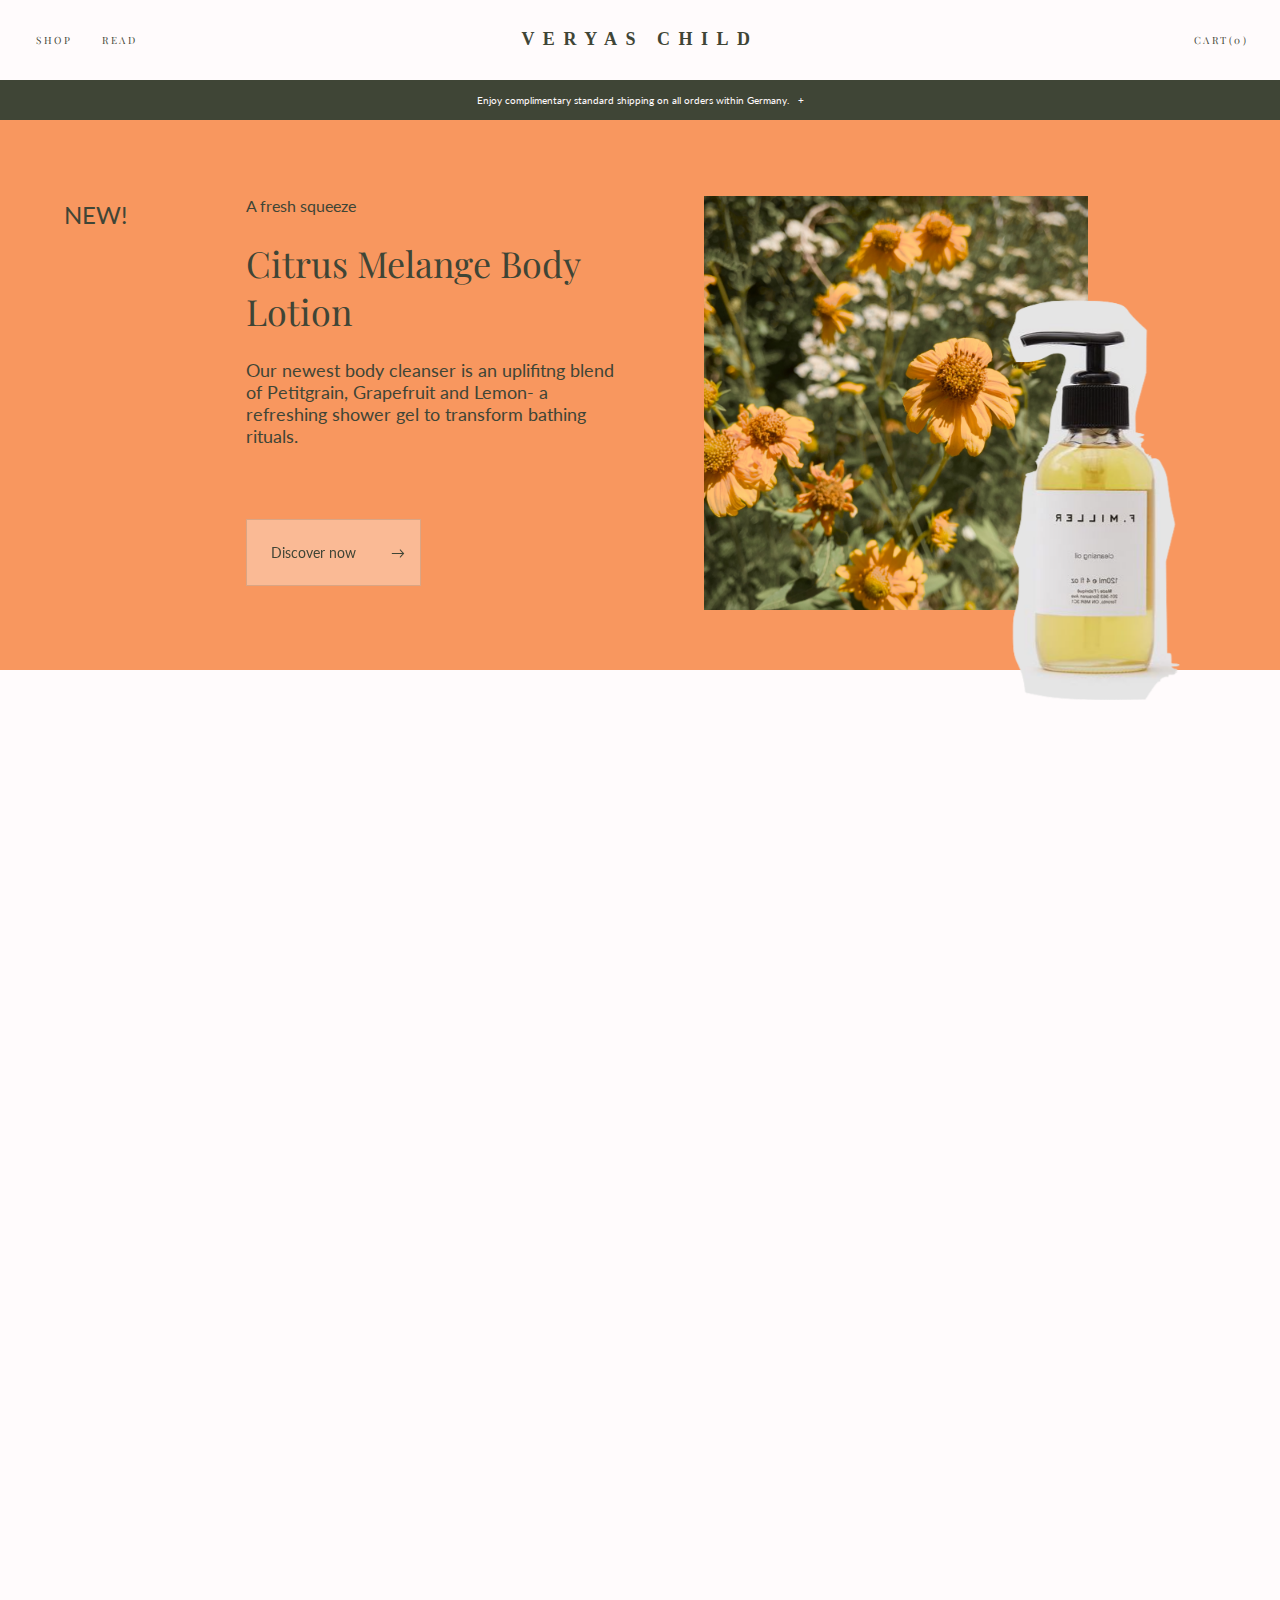
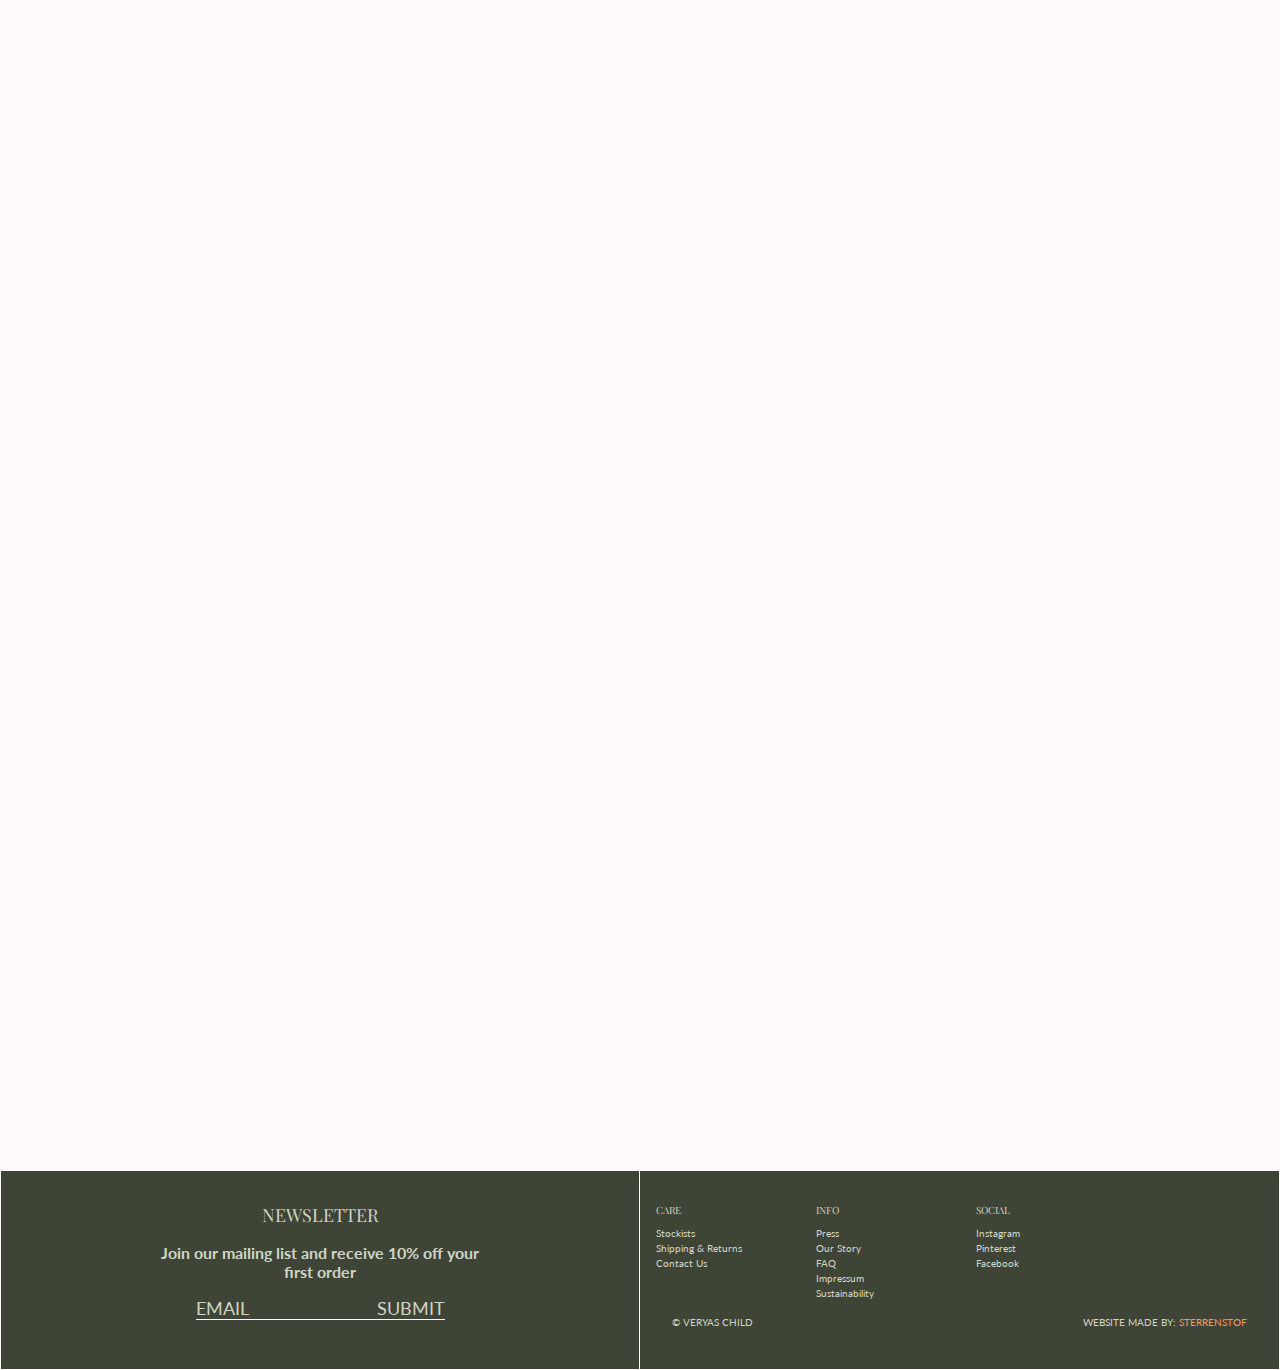
==== commit c1a854c5: "Add files via upload" ====
--- a/index.html
+++ b/index.html
@@ -22,7 +22,7 @@
 
 <div class="header">
     <div class="header-left">
-         <p id="face"><a>Shop</a></p>
+         <p id="face"><a href="products.html">Shop</a></p>
          <p id="body"><a href="about.html">Read</a></p>
     </div>
     <div class="title">    
@@ -33,52 +33,23 @@
     </div>
 </div>
 
-
-<div class="slide">
-        <a href="all.html">All</a>
-        <p>&middot; </p>
-        <a href="lotion.html">Body oil</a>
-        <p>&middot; </p>
-        <a href="face.html">Lip balm</a>
-        <p>&middot; </p>
-        <a href="sun.html">Sunscreen</a>
-        <p>&middot; </p>
-        <a href="products.html">Products</a>
-        <script>
-        <p>&middot; </p>
-        <a href="face.html">Soap</a>
-        <p>&middot; </p>
-        <a href="sun.html">Gifts</a>
-      </script>
-</div>
+<!-- cart -->
 
 <div class="cart-overlay">
   <div class="cart">
-    <span class="close-cart">
-      <i class="fas fa-window-close">Close</i>
-    </span>
+    <span class="close-cart"><i class="far fa-window-close"></i></span>
     <h2>your cart</h2>
     <div class="cart-content">
-      <div class="cart-item">
-        <img src="one.jpg" alt="">
-        <div>
-          <h4>Body Lotion</h4>
-          <h5>$23</h5>
-          <div class="remove-item">remove</div>
-        </div>
-        <div>
-          <i class="fas fa-chevron-up"></i>
-          <p class="item-amount">1</p>
-          <i class="fas fa-chevron-down"></i>
-        </div>
-      </div>
+      
     </div>
     <div class="cart-footer">
-      <h3>your total : $ <span class="cart-total">0</span></h3>
+      <h3>your total : $<span class="cart-total">0</span></h3>
       <button class="clear-cart banner-btn">clear cart</button>
     </div>
   </div>
 </div>
+
+<!--End of Cart--> 
 
 
 <!--Until here--> 
--- a/child.css
+++ b/child.css
@@ -12,9 +12,9 @@
 
 :root {
   --primaryColor: #f09d51;
-  --mainWhite: #fff;
-  --mainBlack: #222;
-  --mainGrey: #ececec;
+  --mainWhite: rgb(255, 251, 252);
+  --mainBlack: rgb(63, 69, 54);
+  --mainGrey: rgb(255, 251, 252);
   --mainSpacing: 0.1rem;
   --mainTransition: all 0.3s linear;
 }
@@ -151,6 +151,7 @@
 
 .hvr-icon-forward {
     display: inline-block;
+    background-color: rgba(255, 251, 252, 0.349);
     vertical-align: middle;
     -webkit-transform: translateZ(0);
     transform: translateZ(0);
@@ -306,76 +307,12 @@
     color: rgb(63, 69, 54);
 }
 
-/* slide in Menu */
-
-.slide {
-    opacity: 0;
-    position: fixed;
-    z-index: 1;
-    width: 100%;
-    height: 35px;
-    overflow: hidden;
-    background-color:rgb(63, 69, 54) ;
-    border-bottom: 1px solid rgb(255, 251, 252);
-    z-index: 1;
-    padding: 1.8rem 5rem;
-    font-family: 'EB Garamond', serif;
-    display: flex;
-    flex-direction: row;
-    align-content: space-between;
-    justify-content: space-between;
-    overflow: hidden;
-    transition: top 0.5s ease-in-out;
-    -webkit-transition: top .5s ease-in-out;
-    -moz-transition: top .5s ease-in-out;
-    -o-transition: top .5s ease-in-out;
-    -ms-transition: top .5s ease-in-out;
-    top: 0;
-}
-
-  .slided {
-    top: 4rem;
-    opacity: 1;
-  }
-
-.slide a {
-    list-style: none;
-    text-decoration: none;
-    color: rgb(255, 251, 252);
-}
-
-.slide p {
-    color: rgb(255, 251, 252);
-}
-.close {
-    width: 32px;
-    height: 32px;
-    opacity: 0.7;
-    color: rgb(255, 251, 252);
-  }
-  .close:hover {
-    opacity: 1;
-  }
-  .close:before, .close:after {
-    color:  rgb(63, 69, 54);
-    position: absolute;
-    right: 28px;
-    top: 40px;
-    content: ' ';
-    height: 14px;
-    width: 2px;
-    background-color: rgb(255, 251, 252);
-  }
-  .close:before {
-    transform: rotate(45deg);
-  }
-  .close:after {
-    transform: rotate(-45deg);
-  }
 
 /* all page */
 
 .filter-div {
+    position: relative;
+    top: 5rem;
     height: 200px;
     width: 100%;
     border-left: 1px solid rgb(255, 251, 252);
@@ -663,8 +600,8 @@
   position: absolute;
   top: 70%;
   right: 0;
-  background: var(--primaryColor);
-  border: none;
+  background-color: rgba(0, 0, 0, 0.171);
+  border-bottom: 1px solid rgba(0, 0, 0, 0.171);
   text-transform: uppercase;
   padding: 0.5rem 0.75rem;
   letter-spacing: var(--mainSpacing);
@@ -675,6 +612,7 @@
 }
 .bag-btn:hover {
   color: var(--mainWhite);
+  background: var(--primaryColor);
 }
 .fa-shopping-cart {
   margin-right: 0.5rem;
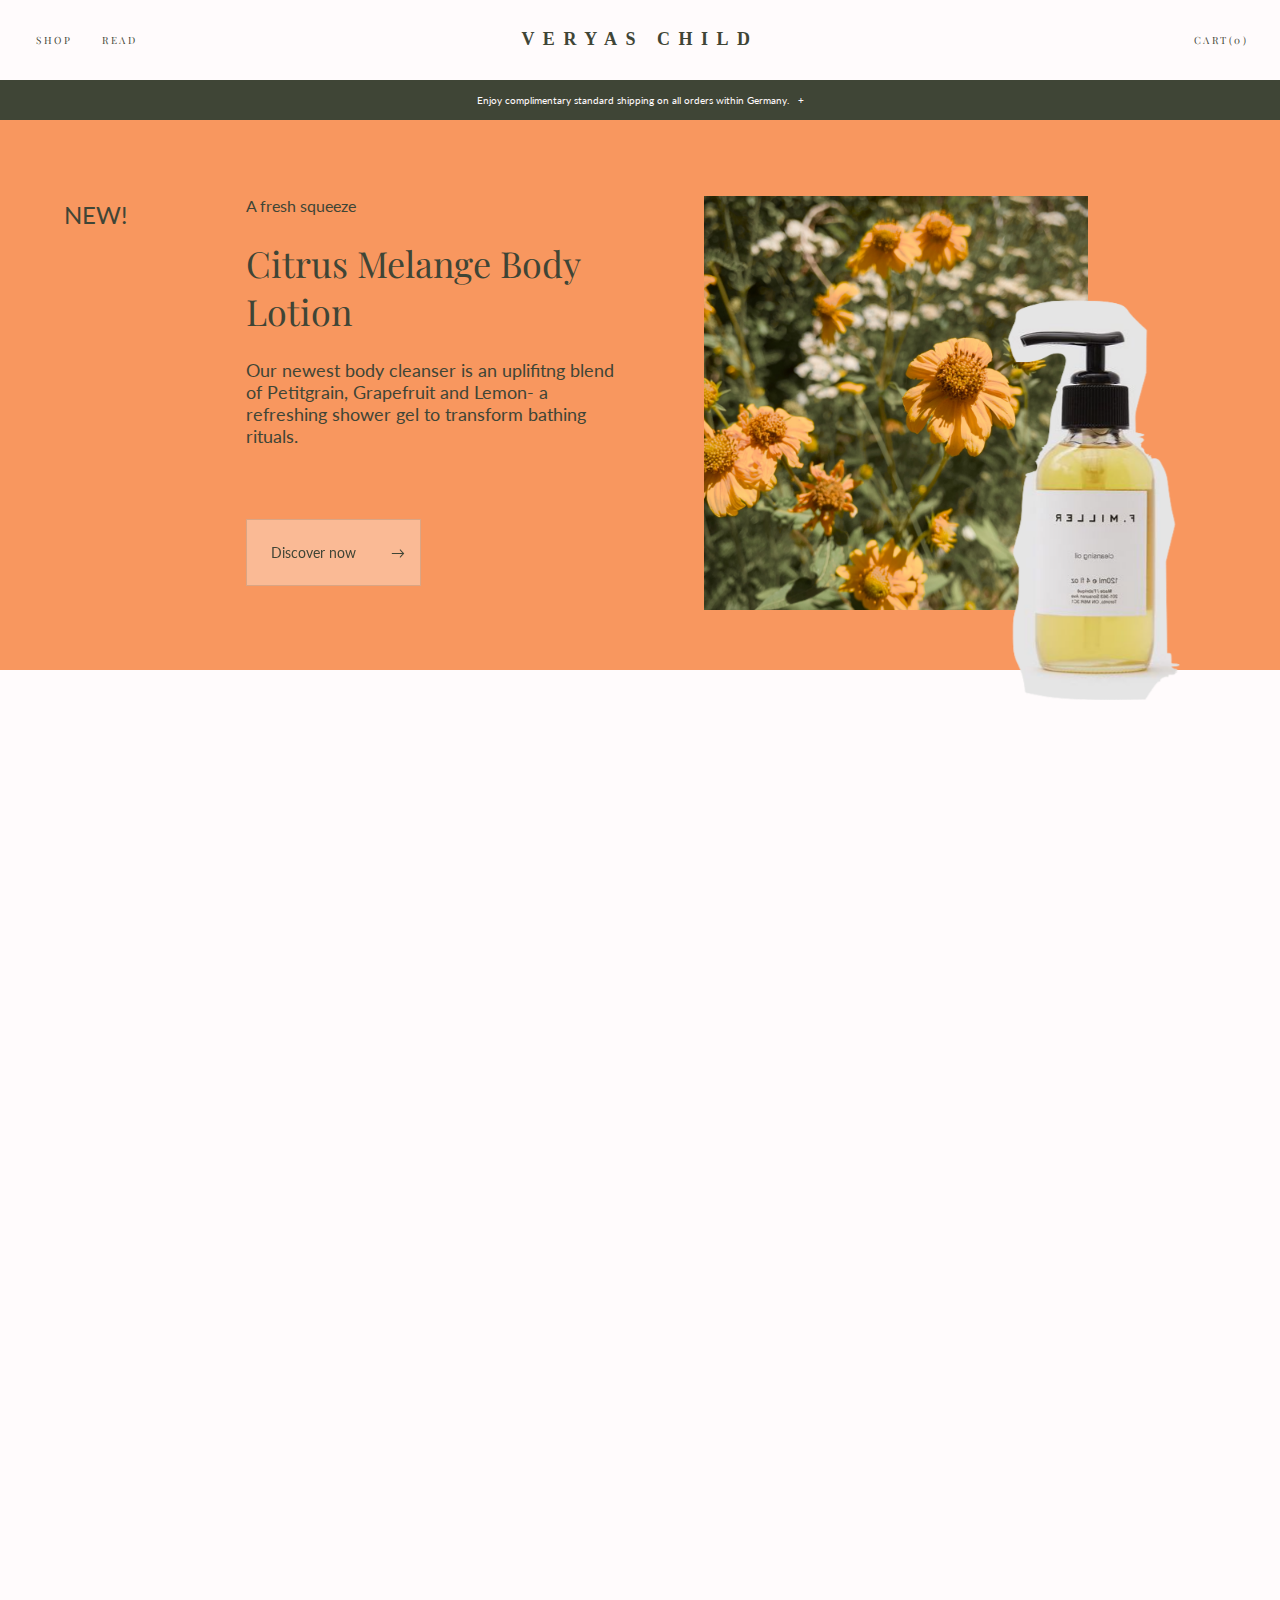
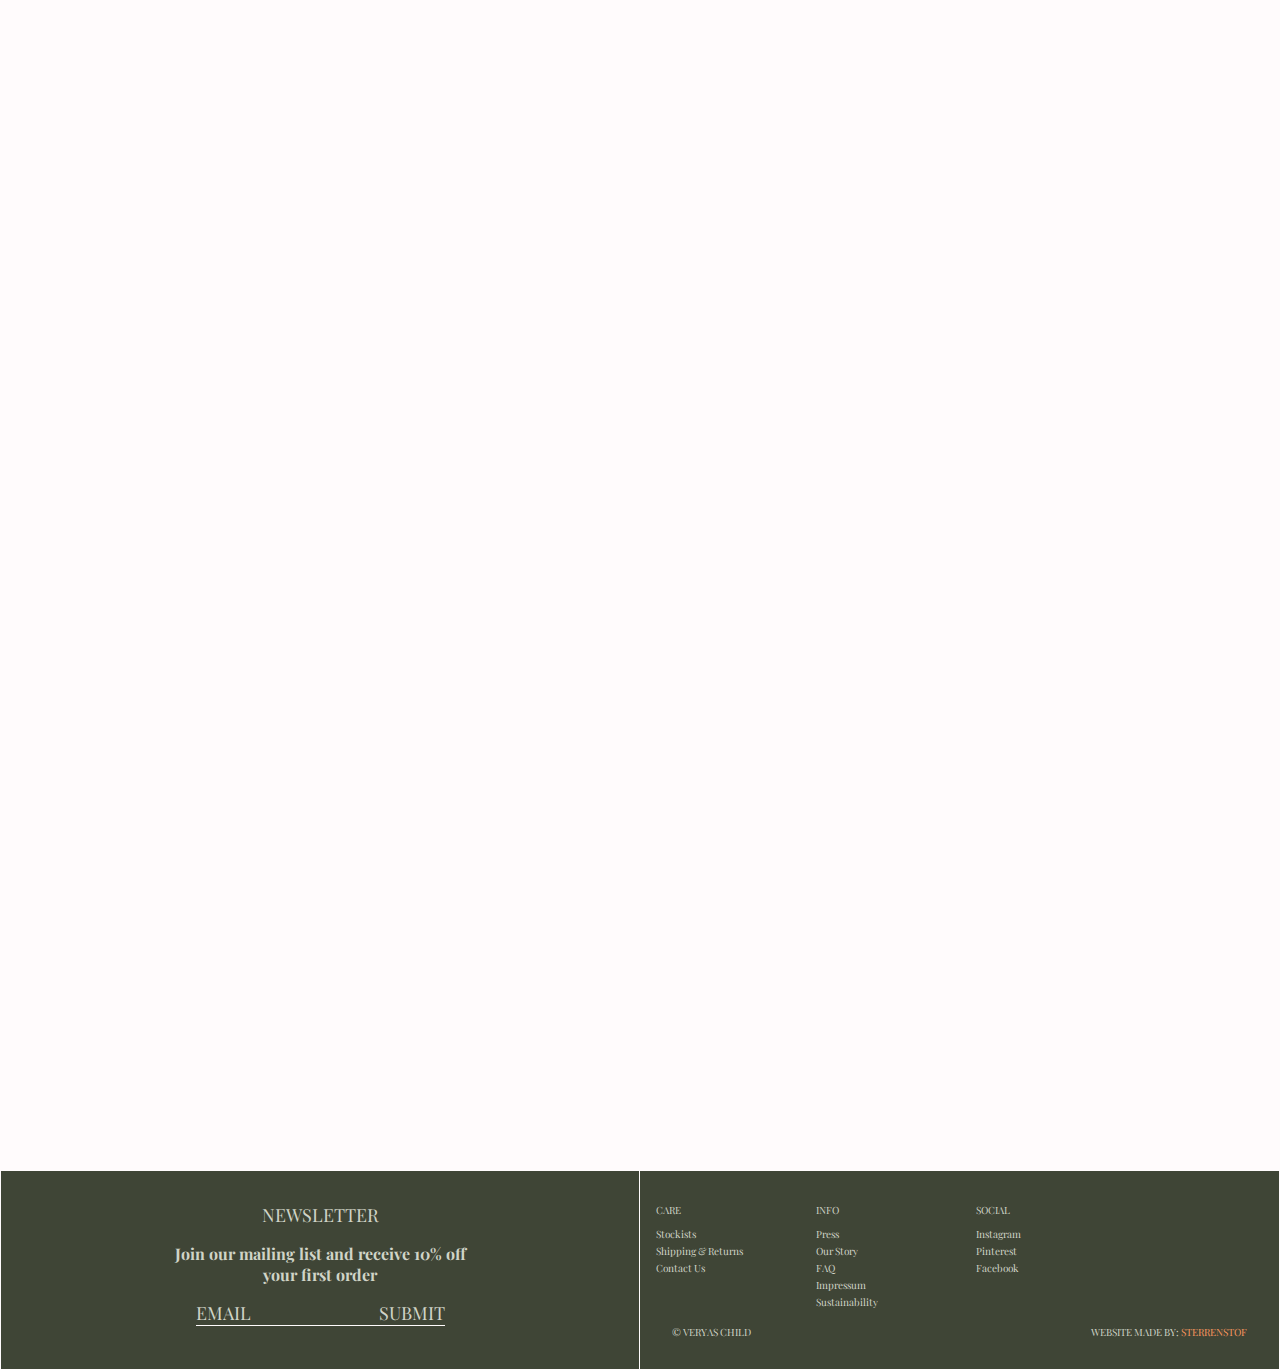
==== commit 4bf2a149: "Add files via upload" ====
--- a/index.html
+++ b/index.html
@@ -10,7 +10,13 @@
   src="https://code.jquery.com/jquery-3.5.1.min.js"
   integrity="sha256-9/aliU8dGd2tb6OSsuzixeV4y/faTqgFtohetphbbj0="
   crossorigin="anonymous"></script>
-    <link rel="shortcut icon" type="image/x-icon" href="favicon.ico" />
+  <link rel="shortcut icon" type="image/x-icon" href="favicon.ico" />
+  <link
+    rel="stylesheet"
+    href="https://use.fontawesome.com/releases/v5.8.1/css/all.css"
+    integrity="sha384-50oBUHEmvpQ+1lW4y57PTFmhCaXp0ML5d60M1M7uH2+nqUivzIebhndOJK28anvf"
+    crossorigin="anonymous"
+  />
     <link href="https://fonts.googleapis.com/css2?family=Playfair+Display&display=swap" rel="stylesheet">
     <link href="https://fonts.googleapis.com/css2?family=Open+Sans&display=swap" rel="stylesheet">
     <link href="https://fonts.googleapis.com/css2?family=Playfair+Display:wght@700&display=swap" rel="stylesheet">
@@ -33,8 +39,6 @@
     </div>
 </div>
 
-<!-- cart -->
-
 <div class="cart-overlay">
   <div class="cart">
     <span class="close-cart"><i class="far fa-window-close"></i></span>
@@ -48,8 +52,6 @@
     </div>
   </div>
 </div>
-
-<!--End of Cart--> 
 
 
 <!--Until here--> 
--- a/child.css
+++ b/child.css
@@ -7,8 +7,6 @@
 a{
     text-decoration: none;
 }
-
-@import url("https://fonts.googleapis.com/css?family=Lato:400,700");
 
 :root {
   --primaryColor: #f09d51;
@@ -26,7 +24,7 @@
 body {
   color: var(--mainBlack);
   background: var(--mainWhite);
-  font-family: "Lato", sans-serif;
+  font-family: 'Playfair Display', serif;;
 }
 
 html {
@@ -572,29 +570,22 @@
     
 }
 
-
 .products {
   padding: 4rem 0;
 }
-.section-title h2 {
-  text-align: center;
-  font-size: 2.5rem;
-  margin-bottom: 5rem;
-  text-transform: capitalize;
-  letter-spacing: var(--mainSpacing);
-}
 .products-center {
-  width: 90vw;
-  margin: 0 auto;
-  max-width: 1170px;
+  width: 100vw;
+  margin: 5rem auto;
+ /* max-width: 1170px;*/
   display: grid;
-  grid-template-columns: repeat(auto-fit, minmax(260px, 1fr));
-  grid-column-gap: 1.5rem;
-  grid-row-gap: 2rem;
+  grid-template-columns: repeat(auto-fit, minmax(300px, 1fr));
+ /*  grid-column-gap: 1.5rem;*/
+ /*  grid-row-gap: 2rem;*/
 }
 .img-container {
   position: relative;
   overflow: hidden;
+  
 }
 .bag-btn {
   position: absolute;
@@ -616,6 +607,8 @@
 }
 .fa-shopping-cart {
   margin-right: 0.5rem;
+  font-size: 10px;
+  text-transform: uppercase;
 }
 .img-container:hover .bag-btn {
   transform: translateX(0);
@@ -624,25 +617,21 @@
   display: block;
   width: 100%;
   min-height: 12rem;
+  max-height: 310px;
   transition: var(--mainTransition);
 }
 .img-container:hover .product-img {
   opacity: 0.5;
 }
 
-.product h3 {
+.product p {
   text-transform: capitalize;
-  font-size: 1.1rem;
+  font-size: 10px;
+  font-size: 10px;
+  color: rgb(63, 69, 54);
   margin-top: 1rem;
   letter-spacing: var(--mainSpacing);
-  text-align: center;
-}
-
-.product h4 {
-  margin-top: 0.7rem;
-  letter-spacing: var(--mainSpacing);
-  color: var(--primaryColor);
-  text-align: center;
+  text-align: left;
 }
 
 /* productOne */
@@ -1032,7 +1021,6 @@
 #andereOne, #andereTwo, #andereThree {
     display: flex;
     flex-direction: column;
-
 }
 
 .center {
@@ -1629,23 +1617,18 @@
   }
  
   .img-container:hover .product-img {
-    opacity: 0.5;
-  }
-  
-  .product h3 {
+    opacity: 0.8;
+  }
+  
+  .product p {
     text-transform: capitalize;
-    font-size: 1.1rem;
+    font-size: 10px;
     margin-top: 1rem;
     letter-spacing: var(--mainSpacing);
-    text-align: center;
-  }
-  
-  .product h4 {
-    margin-top: 0.7rem;
-    letter-spacing: var(--mainSpacing);
-    color: var(--primaryColor);
-    text-align: center;
-  }
+    text-align: left;
+  }
+  
+
   
 
     /* --------------- Beginning of Product Grid ---------------- */
@@ -1737,36 +1720,24 @@
     .footer .col ul li {
       font-size: 13px;
     }
-
-
 }
 
 @media only screen and (max-width: 340px) {
     .footer .col {
       width: 100%;
     }
-
-   
-
-  }
   .products {
     padding: 4rem 0;
   }
-  .section-title h2 {
-    text-align: center;
-    font-size: 2.5rem;
-    margin-bottom: 5rem;
-    text-transform: capitalize;
-    letter-spacing: var(--mainSpacing);
-  }
+ 
   .products-center {
     width: 90vw;
-    margin: 0 auto;
+    margin: 5rem auto;
     max-width: 1170px;
     display: grid;
     grid-template-columns: repeat(auto-fit, minmax(260px, 1fr));
-    grid-column-gap: 1.5rem;
-    grid-row-gap: 2rem;
+   grid-column-gap: 1.5rem; 
+    grid-row-gap: 2rem; 
   }
   .img-container {
     position: relative;
@@ -1805,20 +1776,16 @@
     opacity: 0.5;
   }
   
-  .product h3 {
+  .product p {
     text-transform: capitalize;
-    font-size: 1.1rem;
-    margin-top: 1rem;
+    font-size: 10px;
+    font-size: 10px;
+    color: rgb(63, 69, 54);
+    margin: 1rem 0;
     letter-spacing: var(--mainSpacing);
-    text-align: center;
-  }
-  
-  .product h4 {
-    margin-top: 0.7rem;
-    letter-spacing: var(--mainSpacing);
-    color: var(--primaryColor);
-    text-align: center;
-  }
+    text-align: left;
+  }
+
   
   /* ---------------End of Products ---------------- */
   /* --------------- Cart ---------------- */
